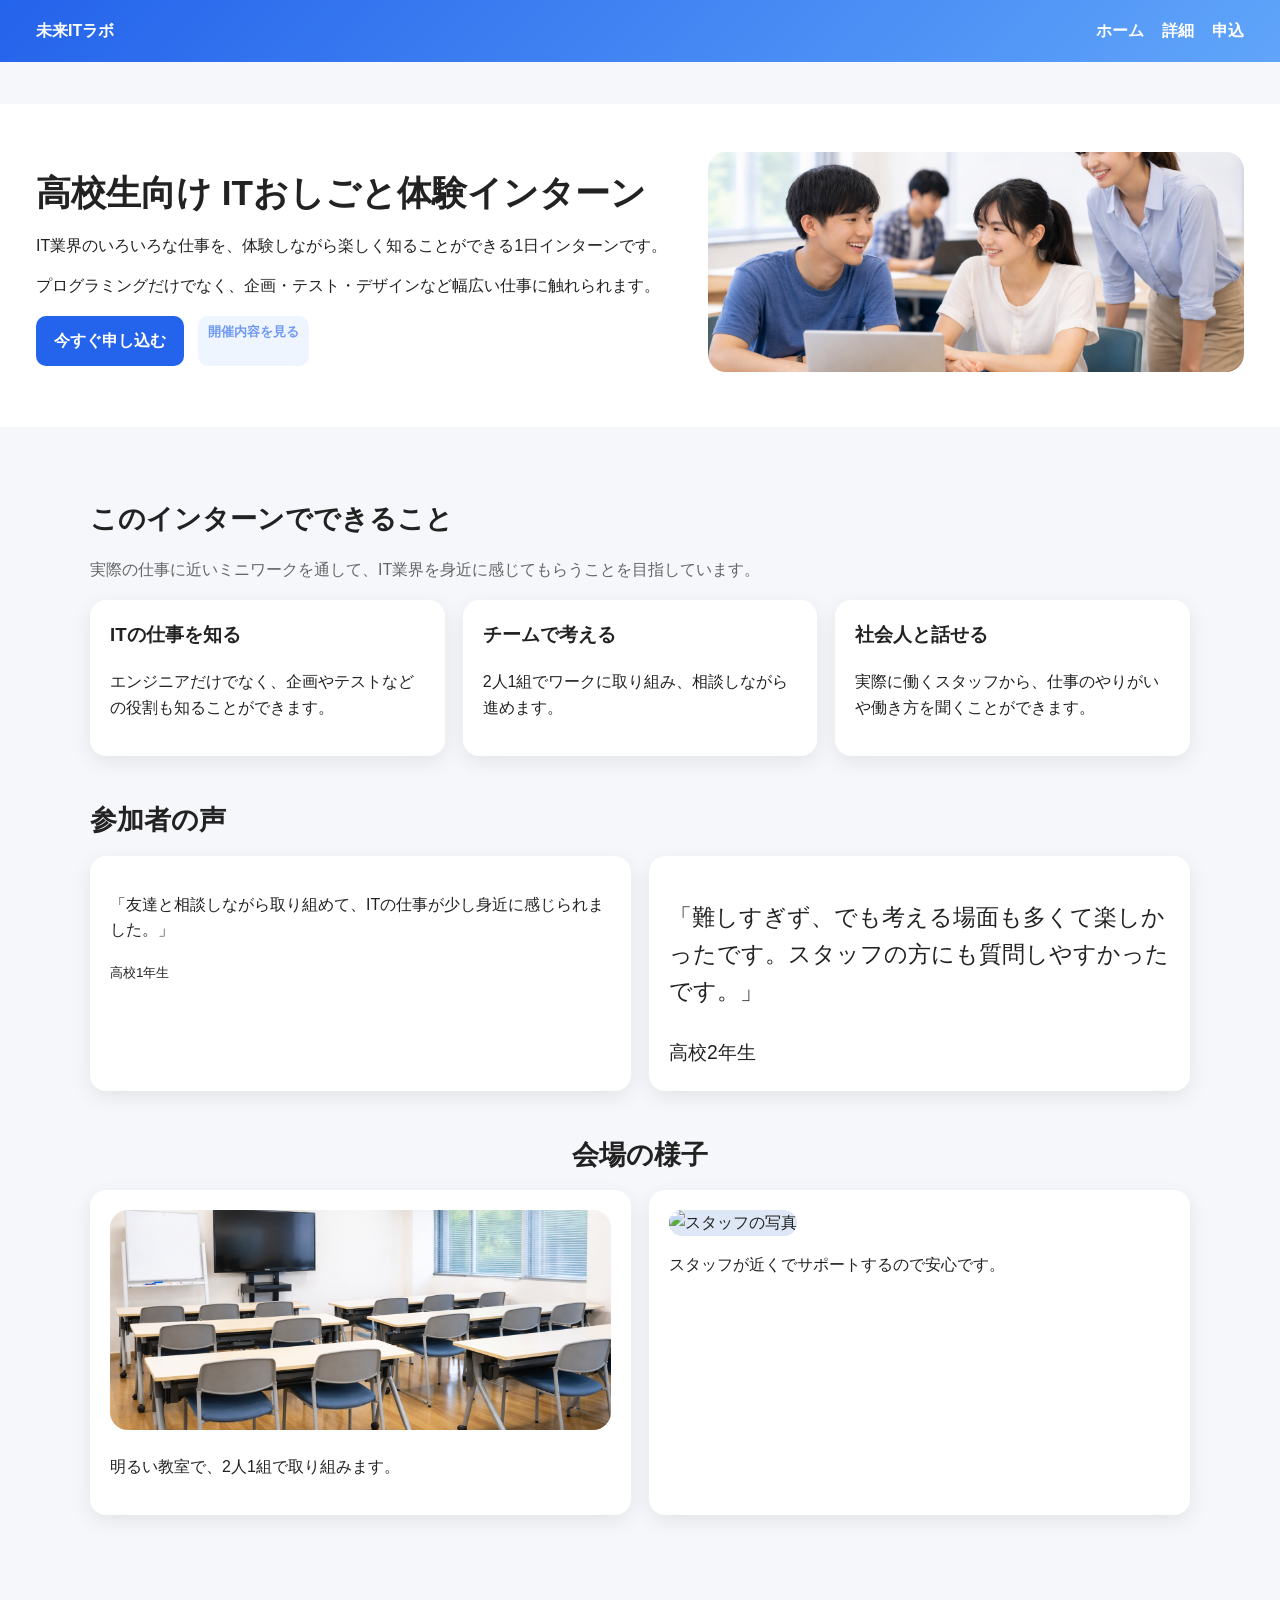
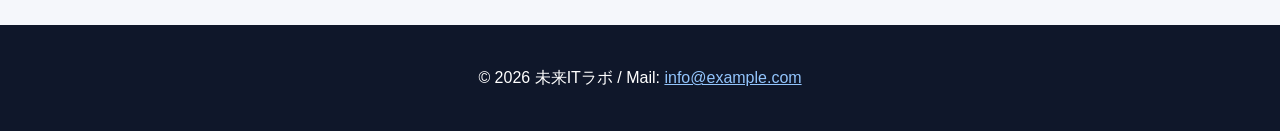
==== index.html @ fe6df166 "HTMLファイルとCSSファイルと画像の追加" ====
<!DOCTYPE html>
<html lang="ja">
<head>
  <meta charset="UTF-8" />
  <meta name="viewport" content="width=device-width, initial-scale=1.0" />
  <title>未来ITラボ 高校生向けインターン</title>
  <link rel="stylesheet" href="style.css" />
</head>
<body>
  <header>
    <nav>
      <div><strong>未来ITラボ</strong></div>
      <ul>
        <li><a href="index.html">ホーム</a></li>
        <li><a href="details.html">詳細</a></li>
        <li><a href="entry.html">申込</a></li>
      </ul>
    </nav>
  </header>

  <section class="hero">
    <div>
      <h1>高校生向け ITおしごと体験インターン</h1>
      <p>IT業界のいろいろな仕事を、体験しながら楽しく知ることができる1日インターンです。</p>
      <p>プログラミングだけでなく、企画・テスト・デザインなど幅広い仕事に触れられます。</p>

      <div class="button-row">
        <a class="btn btn-primary" href="entry.html">今すぐ申し込む</a>
        <a class="btn btn-secondary btn-small" href="details.html">開催内容を見る</a>
      </div>
    </div>
    <div>
      <img src="main-visual.jpg" alt="高校生向けインターンの様子" />
    </div>
  </section>

  <main>
    <section>
      <h2 class="section-title">このインターンでできること</h2>
      <p class="section-lead">
        実際の仕事に近いミニワークを通して、IT業界を身近に感じてもらうことを目指しています。
      </p>
      <div class="cards">
        <div class="card">
          <h3>ITの仕事を知る</h3>
          <p>エンジニアだけでなく、企画やテストなどの役割も知ることができます。</p>
        </div>
        <div class="card">
          <h3>チームで考える</h3>
          <p>2人1組でワークに取り組み、相談しながら進めます。</p>
        </div>
        <div class="card">
          <h3>社会人と話せる</h3>
          <p>実際に働くスタッフから、仕事のやりがいや働き方を聞くことができます。</p>
        </div>
      </div>
    </section>

    <section>
      <h2 class="section-title">参加者の声</h2>
      <div class="voice-wrap">
        <div class="card">
          <p>「友達と相談しながら取り組めて、ITの仕事が少し身近に感じられました。」</p>
          <small>高校1年生</small>
        </div>
        <div class="card voice-large">
          <p>「難しすぎず、でも考える場面も多くて楽しかったです。スタッフの方にも質問しやすかったです。」</p>
          <small>高校2年生</small>
        </div>
      </div>
    </section>

    <section>
      <h2 class="section-title center-title">会場の様子</h2>
      <div class="place-wrap">
        <div class="card place-card">
          <img src="room-photo.jpg" alt="会場の写真" />
          <p>明るい教室で、2人1組で取り組みます。</p>
        </div>
        <div class="card place-card">
          <img src="staff-photo-broken.jpg" alt="スタッフの写真" />
          <p>スタッフが近くでサポートするので安心です。</p>
        </div>
      </div>
    </section>
  </main>

  <footer>
    <p>© 2026 未来ITラボ / Mail: <a class="footer-link" href="mailto:info@example.com">info@example.com</a></p>
  </footer>
</body>
</html>
---- style.css ----
body {
  margin: 0;
  font-family: "Yu Gothic", "Hiragino Kaku Gothic ProN", sans-serif;
  background: #f5f7fb;
  color: #222;
  line-height: 1.6;
}

header {
  background: linear-gradient(135deg, #2463eb, #60a5fa);
  color: white;
  padding: 18px 36px;
}

nav {
  display: flex;
  justify-content: space-between;
  align-items: center;
  flex-wrap: wrap;
  gap: 12px;
}

nav ul {
  display: flex;
  list-style: none;
  gap: 18px;
  padding: 0;
  margin: 0;
}

nav a {
  color: white;
  text-decoration: none;
  font-weight: bold;
}

main {
  max-width: 1100px;
  margin: 0 auto;
  padding: 28px 36px 60px;
}

section {
  margin-top: 42px;
}

.hero {
  background: white;
  display: grid;
  grid-template-columns: 1.2fr 1fr;
  gap: 28px;
  align-items: center;
  padding: 48px 36px;
}

.hero h1 {
  font-size: 2.2rem;
  margin: 0 0 12px;
}

.hero p {
  margin: 0 0 14px;
}

.hero img,
.place-card img {
  width: 100%;
  height: 220px;
  object-fit: cover;
  border-radius: 18px;
  background: #dde7f5;
}

.button-row {
  display: flex;
  gap: 14px;
  flex-wrap: wrap;
  margin-top: 18px;
}

.btn {
  display: inline-block;
  padding: 12px 18px;
  border-radius: 10px;
  text-decoration: none;
  font-weight: bold;
  border: none;
  cursor: pointer;
}

.btn-primary {
  background: #2463eb;
  color: white;
}

.btn-secondary {
  background: #e8f0ff;
  color: #2463eb;
  pointer-events: none; /* わざと押せない */
  opacity: 0.65;
}

.btn-small {
  padding: 6px 10px; /* わざと小さい */
  font-size: 0.8rem;
}

.section-title {
  font-size: 1.7rem;
  margin-bottom: 14px;
}

.center-title {
  text-align: center; /* わざとここだけ中央揃え */
}

.section-lead {
  color: #666;
  margin-bottom: 18px;
}

.cards {
  display: grid;
  grid-template-columns: repeat(3, 1fr);
  gap: 18px;
}

.card {
  background: white;
  border-radius: 16px;
  padding: 20px;
  box-shadow: 0 6px 20px rgba(0, 0, 0, 0.08);
}

.card h3 {
  margin-top: 0;
}

.voice-wrap,
.place-wrap {
  display: grid;
  grid-template-columns: 1fr 1fr;
  gap: 18px;
}

.voice-large {
  font-size: 1.45rem; /* わざとここだけ大きい */
}

.schedule-table {
  width: 100%;
  border-collapse: collapse;
  background: white;
  border-radius: 16px;
  overflow: hidden;
  box-shadow: 0 6px 20px rgba(0, 0, 0, 0.08);
}

.schedule-table th,
.schedule-table td {
  border: 1px solid #e5e7eb;
  padding: 12px 14px;
  text-align: left;
}

.schedule-table th {
  background: #edf4ff;
}

.notice {
  margin-top: 14px;
  background: #fff7d6;
  border-left: 6px solid #f2c94c;
  padding: 14px 16px;
  border-radius: 8px;
  font-size: 0.96rem;
}

.tiny-note {
  color: #9aa3b2;
  font-size: 0.95rem;
  margin-top: 10px;
}

.entry-box {
  background: white;
  border-radius: 16px;
  padding: 22px;
  box-shadow: 0 6px 20px rgba(0, 0, 0, 0.08);
}

.entry-grid {
  display: grid;
  grid-template-columns: 1fr 1fr;
  gap: 14px;
}

.field {
  display: grid;
  gap: 6px;
}

.field label {
  font-weight: bold;
}

.field input,
.field select,
.field textarea {
  padding: 11px 12px;
  border: 1px solid #cbd5e1;
  border-radius: 10px;
  font-size: 1rem;
}

.field textarea {
  min-height: 42px;
  resize: none;
}

.full {
  grid-column: 1 / -1;
}

.submit-btn {
  margin-top: 16px;
  background: #2463eb;
  color: white;
  padding: 13px 18px;
  border: none;
  border-radius: 10px;
  font-size: 1rem;
  font-weight: bold;
  cursor: pointer;
}

#result-message {
  margin-top: 12px;
  font-weight: bold;
  color: #d62828;
}

.footer-link {
  color: #93c5fd;
}

footer {
  background: #0f172a;
  color: white;
  text-align: center;
  padding: 24px;
  margin-top: 50px;
}

@media (max-width: 860px) {
  .hero,
  .cards,
  .voice-wrap,
  .place-wrap,
  .entry-grid {
    grid-template-columns: 1fr;
  }
}
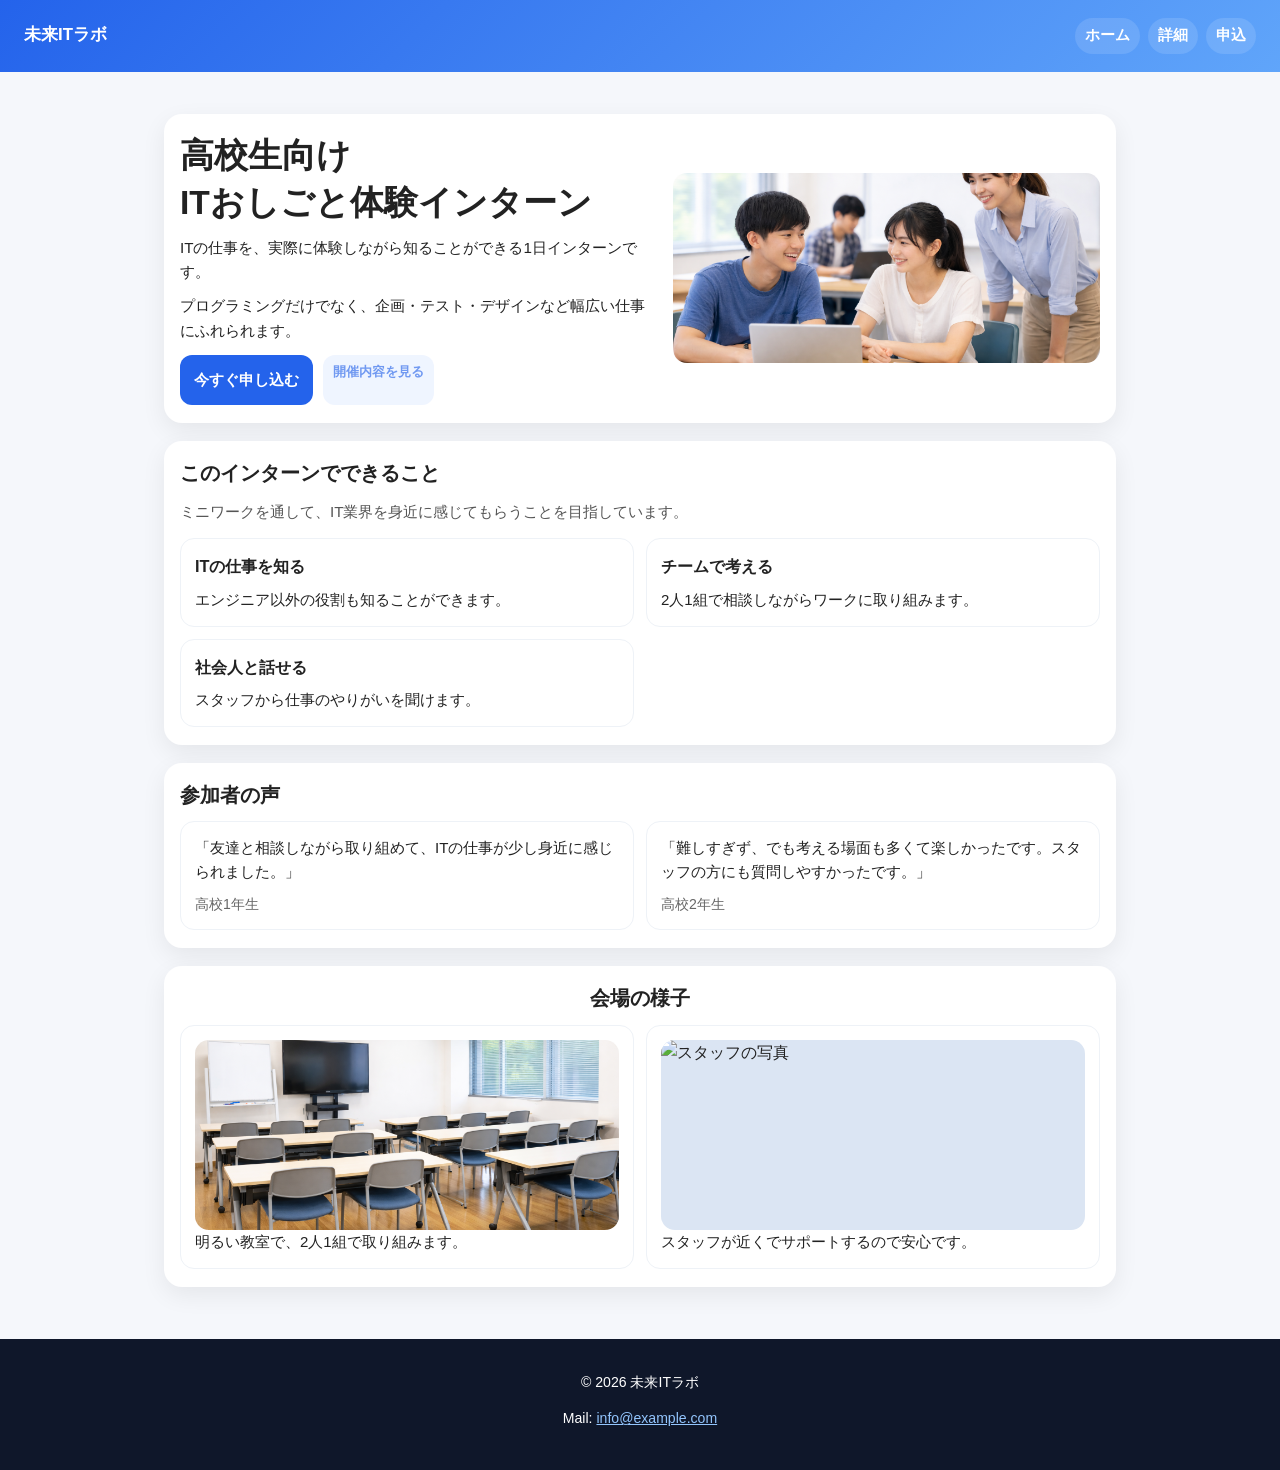
==== commit 7beb0a09: "携帯で表示に仕様変更 携帯用にHTMLとCSSを変更" ====
--- a/index.html
+++ b/index.html
@@ -9,7 +9,7 @@
 <body>
   <header>
     <nav>
-      <div><strong>未来ITラボ</strong></div>
+      <div class="brand">未来ITラボ</div>
       <ul>
         <li><a href="index.html">ホーム</a></li>
         <li><a href="details.html">詳細</a></li>
@@ -18,47 +18,48 @@
     </nav>
   </header>
 
-  <section class="hero">
-    <div>
-      <h1>高校生向け ITおしごと体験インターン</h1>
-      <p>IT業界のいろいろな仕事を、体験しながら楽しく知ることができる1日インターンです。</p>
-      <p>プログラミングだけでなく、企画・テスト・デザインなど幅広い仕事に触れられます。</p>
+  <main>
+    <section class="panel hero">
+      <div class="hero-text">
+        <h1>高校生向け<br>ITおしごと体験インターン</h1>
+        <p>ITの仕事を、実際に体験しながら知ることができる1日インターンです。</p>
+        <p>プログラミングだけでなく、企画・テスト・デザインなど幅広い仕事にふれられます。</p>
 
-      <div class="button-row">
-        <a class="btn btn-primary" href="entry.html">今すぐ申し込む</a>
-        <a class="btn btn-secondary btn-small" href="details.html">開催内容を見る</a>
+        <div class="button-group">
+          <a class="btn btn-primary" href="entry.html">今すぐ申し込む</a>
+          <a class="btn btn-secondary btn-small" href="details.html">開催内容を見る</a>
+        </div>
       </div>
-    </div>
-    <div>
-      <img src="main-visual.jpg" alt="高校生向けインターンの様子" />
-    </div>
-  </section>
 
-  <main>
-    <section>
+      <div>
+        <img src="main-visual.jpg" alt="高校生向けインターンの様子" />
+      </div>
+    </section>
+
+    <section class="panel">
       <h2 class="section-title">このインターンでできること</h2>
-      <p class="section-lead">
-        実際の仕事に近いミニワークを通して、IT業界を身近に感じてもらうことを目指しています。
-      </p>
-      <div class="cards">
+      <p class="section-lead">ミニワークを通して、IT業界を身近に感じてもらうことを目指しています。</p>
+
+      <div class="card-list">
         <div class="card">
           <h3>ITの仕事を知る</h3>
-          <p>エンジニアだけでなく、企画やテストなどの役割も知ることができます。</p>
+          <p>エンジニア以外の役割も知ることができます。</p>
         </div>
         <div class="card">
           <h3>チームで考える</h3>
-          <p>2人1組でワークに取り組み、相談しながら進めます。</p>
+          <p>2人1組で相談しながらワークに取り組みます。</p>
         </div>
         <div class="card">
           <h3>社会人と話せる</h3>
-          <p>実際に働くスタッフから、仕事のやりがいや働き方を聞くことができます。</p>
+          <p>スタッフから仕事のやりがいを聞けます。</p>
         </div>
       </div>
     </section>
 
-    <section>
+    <section class="panel">
       <h2 class="section-title">参加者の声</h2>
-      <div class="voice-wrap">
+
+      <div class="card-list">
         <div class="card">
           <p>「友達と相談しながら取り組めて、ITの仕事が少し身近に感じられました。」</p>
           <small>高校1年生</small>
@@ -70,13 +71,15 @@
       </div>
     </section>
 
-    <section>
+    <section class="panel">
       <h2 class="section-title center-title">会場の様子</h2>
-      <div class="place-wrap">
+
+      <div class="place-grid">
         <div class="card place-card">
           <img src="room-photo.jpg" alt="会場の写真" />
           <p>明るい教室で、2人1組で取り組みます。</p>
         </div>
+
         <div class="card place-card">
           <img src="staff-photo-broken.jpg" alt="スタッフの写真" />
           <p>スタッフが近くでサポートするので安心です。</p>
@@ -86,7 +89,8 @@
   </main>
 
   <footer>
-    <p>© 2026 未来ITラボ / Mail: <a class="footer-link" href="mailto:info@example.com">info@example.com</a></p>
+    <p>© 2026 未来ITラボ</p>
+    <p>Mail: <a class="footer-link" href="mailto:info@example.com">info@example.com</a></p>
   </footer>
 </body>
 </html>
--- a/style.css
+++ b/style.css
@@ -1,3 +1,7 @@
+* {
+  box-sizing: border-box;
+}
+
 body {
   margin: 0;
   font-family: "Yu Gothic", "Hiragino Kaku Gothic ProN", sans-serif;
@@ -6,85 +10,118 @@
   line-height: 1.6;
 }
 
+img {
+  display: block;
+  width: 100%;
+  max-width: 100%;
+}
+
+a {
+  color: inherit;
+}
+
 header {
   background: linear-gradient(135deg, #2463eb, #60a5fa);
   color: white;
-  padding: 18px 36px;
+  padding: 14px 16px;
+  position: sticky;
+  top: 0;
+  z-index: 10;
 }
 
 nav {
   display: flex;
-  justify-content: space-between;
-  align-items: center;
+  flex-direction: column;
+  gap: 10px;
+}
+
+.brand {
+  font-weight: bold;
+  font-size: 1.05rem;
+}
+
+nav ul {
+  list-style: none;
+  display: flex;
   flex-wrap: wrap;
-  gap: 12px;
-}
-
-nav ul {
-  display: flex;
-  list-style: none;
-  gap: 18px;
+  gap: 8px;
   padding: 0;
   margin: 0;
 }
 
+nav li {
+  margin: 0;
+}
+
 nav a {
-  color: white;
+  display: inline-block;
   text-decoration: none;
   font-weight: bold;
+  font-size: 0.92rem;
+  padding: 6px 10px;
+  border-radius: 999px;
+  background: rgba(255, 255, 255, 0.12);
 }
 
 main {
-  max-width: 1100px;
+  padding: 16px;
+  max-width: 720px;
   margin: 0 auto;
-  padding: 28px 36px 60px;
 }
 
 section {
-  margin-top: 42px;
+  margin-top: 18px;
+}
+
+.panel {
+  background: white;
+  border-radius: 18px;
+  padding: 18px 16px;
+  box-shadow: 0 8px 24px rgba(0, 0, 0, 0.07);
 }
 
 .hero {
-  background: white;
-  display: grid;
-  grid-template-columns: 1.2fr 1fr;
-  gap: 28px;
-  align-items: center;
-  padding: 48px 36px;
-}
-
-.hero h1 {
-  font-size: 2.2rem;
-  margin: 0 0 12px;
-}
-
-.hero p {
-  margin: 0 0 14px;
+  display: flex;
+  flex-direction: column;
+  gap: 16px;
+}
+
+.hero-text h1 {
+  font-size: 1.6rem;
+  line-height: 1.4;
+  margin: 0 0 10px;
+}
+
+.hero-text p {
+  font-size: 0.95rem;
+  margin: 0 0 10px;
 }
 
 .hero img,
 .place-card img {
+  height: 190px;
+  object-fit: cover;
+  border-radius: 14px;
+  background: #dbe5f3;
+}
+
+.button-group {
+  display: flex;
+  flex-direction: column;
+  gap: 10px;
+  margin-top: 12px;
+}
+
+.btn {
+  display: block;
   width: 100%;
-  height: 220px;
-  object-fit: cover;
-  border-radius: 18px;
-  background: #dde7f5;
-}
-
-.button-row {
-  display: flex;
-  gap: 14px;
-  flex-wrap: wrap;
-  margin-top: 18px;
-}
-
-.btn {
-  display: inline-block;
-  padding: 12px 18px;
-  border-radius: 10px;
+  text-align: center;
   text-decoration: none;
-  font-weight: bold;
   border: none;
+  border-radius: 12px;
+  padding: 13px 14px;
+  font-weight: bold;
+  font-size: 0.96rem;
   cursor: pointer;
 }
 
@@ -101,13 +138,15 @@
 }
 
 .btn-small {
-  padding: 6px 10px; /* わざと小さい */
+  width: 68%;
+  padding: 7px 10px; /* わざと小さい */
   font-size: 0.8rem;
 }
 
 .section-title {
-  font-size: 1.7rem;
-  margin-bottom: 14px;
+  font-size: 1.28rem;
+  margin: 0 0 12px;
+  line-height: 1.4;
 }
 
 .center-title {
@@ -115,84 +154,106 @@
 }
 
 .section-lead {
+  margin: 0 0 14px;
+  color: #555;
+  font-size: 0.95rem;
+}
+
+.card-list {
+  display: grid;
+  grid-template-columns: 1fr;
+  gap: 12px;
+}
+
+.card {
+  background: #fff;
+  border: 1px solid #eef2f7;
+  border-radius: 14px;
+  padding: 14px;
+}
+
+.card h3 {
+  margin: 0 0 8px;
+  font-size: 1.02rem;
+}
+
+.card p {
+  margin: 0;
+  font-size: 0.94rem;
+}
+
+.card small {
+  display: block;
+  margin-top: 8px;
   color: #666;
-  margin-bottom: 18px;
-}
-
-.cards {
-  display: grid;
-  grid-template-columns: repeat(3, 1fr);
-  gap: 18px;
-}
-
-.card {
-  background: white;
-  border-radius: 16px;
-  padding: 20px;
-  box-shadow: 0 6px 20px rgba(0, 0, 0, 0.08);
-}
-
-.card h3 {
+  font-size: 0.88rem;
+}
+
+.voice-large {
+  font-size: 1.16rem; /* わざと大きい */
+}
+
+.info-list {
+  display: grid;
+  gap: 10px;
+}
+
+.info-item {
+  background: white;
+  border-radius: 14px;
+  padding: 14px;
+  box-shadow: 0 8px 24px rgba(0, 0, 0, 0.06);
+}
+
+.info-label {
+  font-weight: bold;
+  font-size: 0.9rem;
+  color: #4b5563;
+  margin-bottom: 4px;
+}
+
+.info-value {
+  font-size: 0.98rem;
+}
+
+.notice {
+  margin-top: 12px;
+  background: #fff7d6;
+  border-left: 5px solid #f2c94c;
+  padding: 12px 13px;
+  border-radius: 10px;
+  font-size: 0.93rem;
+}
+
+.tiny-note {
+  margin-top: 10px;
+  color: #9aa3b2;
+  font-size: 0.9rem;
+}
+
+.place-grid {
+  display: grid;
+  grid-template-columns: 1fr;
+  gap: 12px;
+}
+
+.entry-box {
+  background: white;
+  border-radius: 18px;
+  padding: 18px 16px;
+  box-shadow: 0 8px 24px rgba(0, 0, 0, 0.07);
+}
+
+.entry-box p {
   margin-top: 0;
-}
-
-.voice-wrap,
-.place-wrap {
-  display: grid;
-  grid-template-columns: 1fr 1fr;
-  gap: 18px;
-}
-
-.voice-large {
-  font-size: 1.45rem; /* わざとここだけ大きい */
-}
-
-.schedule-table {
-  width: 100%;
-  border-collapse: collapse;
-  background: white;
-  border-radius: 16px;
-  overflow: hidden;
-  box-shadow: 0 6px 20px rgba(0, 0, 0, 0.08);
-}
-
-.schedule-table th,
-.schedule-table td {
-  border: 1px solid #e5e7eb;
-  padding: 12px 14px;
-  text-align: left;
-}
-
-.schedule-table th {
-  background: #edf4ff;
-}
-
-.notice {
-  margin-top: 14px;
-  background: #fff7d6;
-  border-left: 6px solid #f2c94c;
-  padding: 14px 16px;
-  border-radius: 8px;
-  font-size: 0.96rem;
-}
-
-.tiny-note {
-  color: #9aa3b2;
+  margin-bottom: 14px;
   font-size: 0.95rem;
-  margin-top: 10px;
-}
-
-.entry-box {
-  background: white;
-  border-radius: 16px;
-  padding: 22px;
-  box-shadow: 0 6px 20px rgba(0, 0, 0, 0.08);
-}
-
-.entry-grid {
-  display: grid;
-  grid-template-columns: 1fr 1fr;
-  gap: 14px;
+}
+
+.form-grid {
+  display: grid;
+  grid-template-columns: 1fr;
+  gap: 12px;
 }
 
 .field {
@@ -202,33 +263,33 @@
 
 .field label {
   font-weight: bold;
+  font-size: 0.94rem;
 }
 
 .field input,
 .field select,
 .field textarea {
-  padding: 11px 12px;
+  width: 100%;
   border: 1px solid #cbd5e1;
   border-radius: 10px;
+  padding: 12px;
   font-size: 1rem;
+  background: white;
 }
 
 .field textarea {
-  min-height: 42px;
+  min-height: 56px;
   resize: none;
 }
 
-.full {
-  grid-column: 1 / -1;
-}
-
 .submit-btn {
-  margin-top: 16px;
+  width: 100%;
+  margin-top: 14px;
+  border: none;
+  border-radius: 12px;
   background: #2463eb;
   color: white;
-  padding: 13px 18px;
-  border: none;
-  border-radius: 10px;
+  padding: 14px;
   font-size: 1rem;
   font-weight: bold;
   cursor: pointer;
@@ -238,6 +299,32 @@
   margin-top: 12px;
   font-weight: bold;
   color: #d62828;
+  font-size: 0.95rem;
+}
+
+.link-cards {
+  display: grid;
+  grid-template-columns: 1fr;
+  gap: 10px;
+}
+
+.link-card {
+  display: block;
+  text-decoration: none;
+  background: white;
+  border-radius: 14px;
+  padding: 14px;
+  box-shadow: 0 8px 24px rgba(0, 0, 0, 0.06);
+}
+
+.link-card-title {
+  font-weight: bold;
+  margin-bottom: 4px;
+}
+
+.link-card-text {
+  color: #555;
+  font-size: 0.92rem;
 }
 
 .footer-link {
@@ -245,19 +332,65 @@
 }
 
 footer {
+  margin-top: 28px;
   background: #0f172a;
   color: white;
   text-align: center;
-  padding: 24px;
-  margin-top: 50px;
-}
-
-@media (max-width: 860px) {
-  .hero,
-  .cards,
-  .voice-wrap,
-  .place-wrap,
-  .entry-grid {
-    grid-template-columns: 1fr;
+  padding: 18px 16px 26px;
+  font-size: 0.88rem;
+}
+
+@media (min-width: 768px) {
+  header {
+    padding: 18px 24px;
+  }
+
+  nav {
+    flex-direction: row;
+    justify-content: space-between;
+    align-items: center;
+  }
+
+  main {
+    padding: 24px;
+    max-width: 1000px;
+  }
+
+  .hero {
+    display: grid;
+    grid-template-columns: 1.1fr 1fr;
+    gap: 24px;
+    align-items: center;
+  }
+
+  .hero-text h1 {
+    font-size: 2.1rem;
+  }
+
+  .button-group {
+    flex-direction: row;
+    flex-wrap: wrap;
+  }
+
+  .btn {
+    width: auto;
+  }
+
+  .btn-small {
+    width: auto;
+  }
+
+  .card-list,
+  .place-grid,
+  .link-cards {
+    grid-template-columns: 1fr 1fr;
+  }
+
+  .form-grid {
+    grid-template-columns: 1fr 1fr;
+  }
+
+  .full {
+    grid-column: 1 / -1;
   }
 }
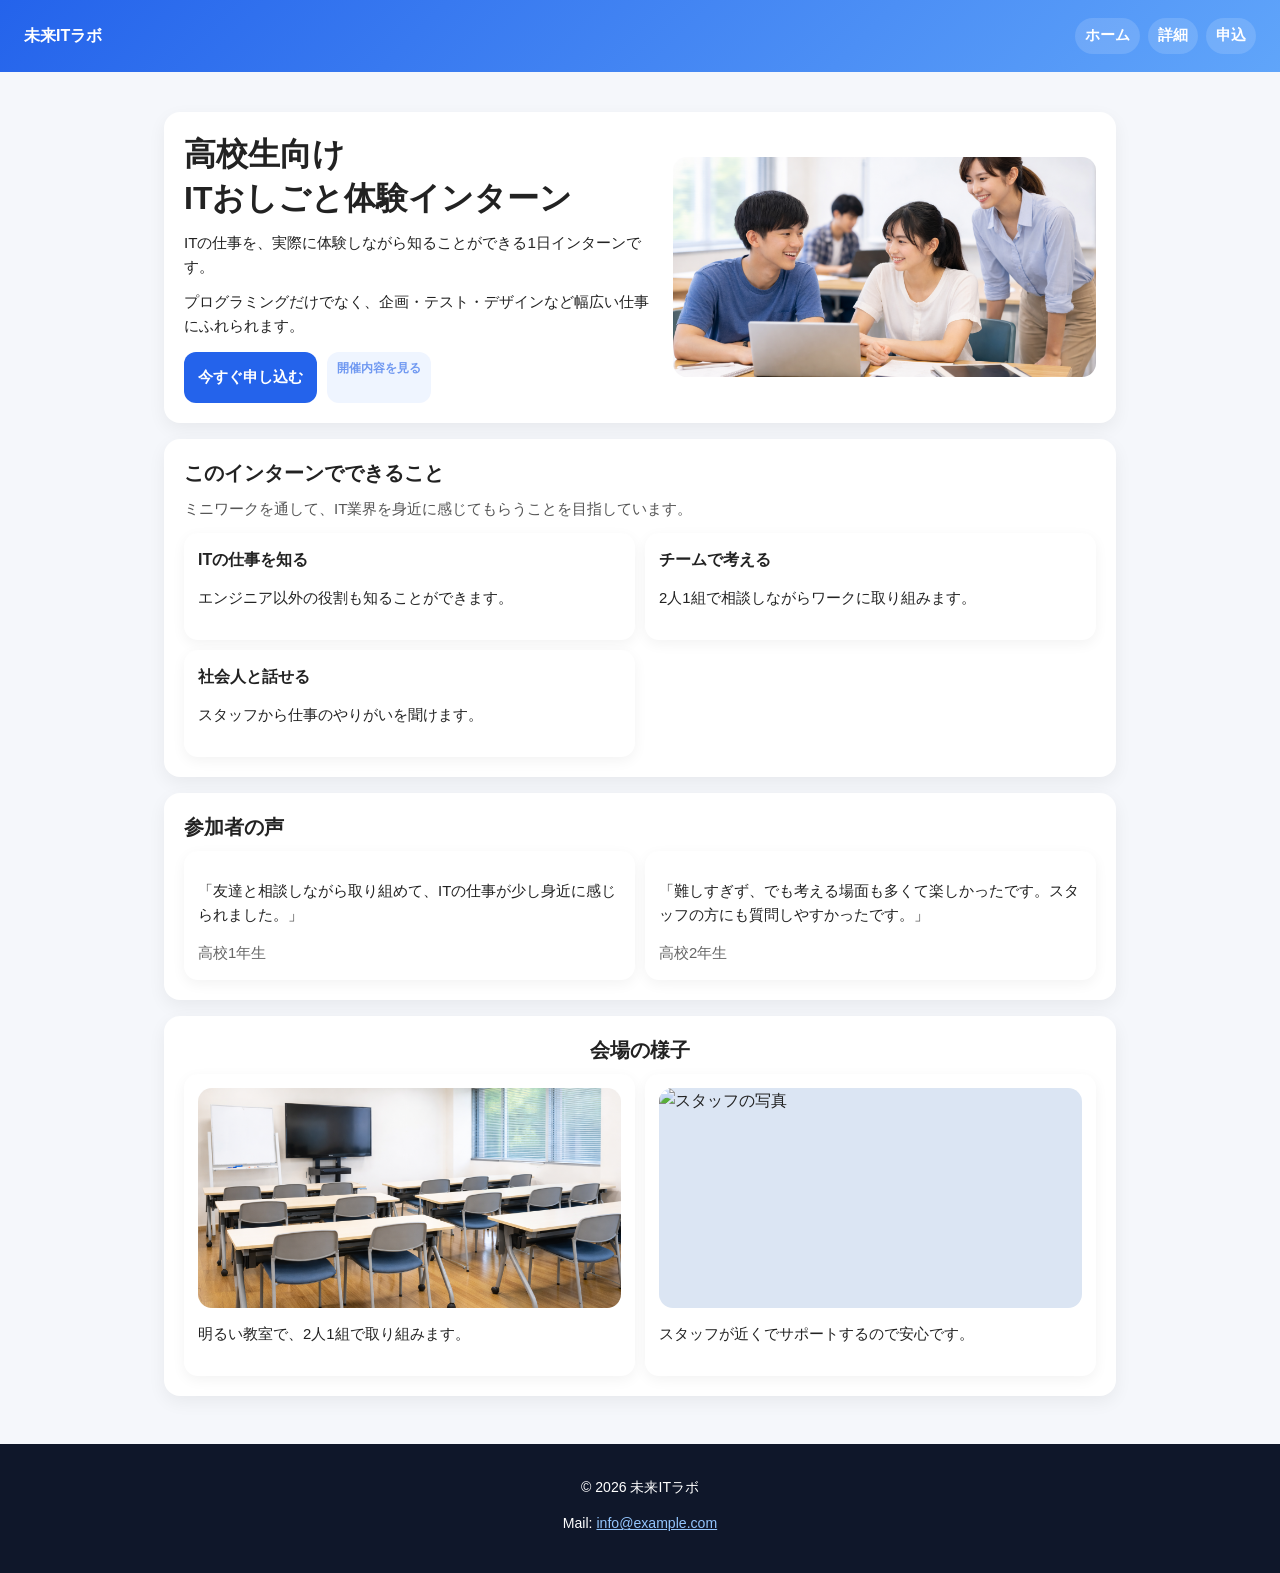
==== commit 67d86883: "携帯用にさらに修正" ====
--- a/index.html
+++ b/index.html
@@ -4,7 +4,7 @@
   <meta charset="UTF-8" />
   <meta name="viewport" content="width=device-width, initial-scale=1.0" />
   <title>未来ITラボ 高校生向けインターン</title>
-  <link rel="stylesheet" href="style.css" />
+  <link rel="stylesheet" href="style.css?v=3" />
 </head>
 <body>
   <header>
--- a/style.css
+++ b/style.css
@@ -1,5 +1,9 @@
 * {
   box-sizing: border-box;
+}
+
+html {
+  -webkit-text-size-adjust: 100%;
 }
 
 body {
@@ -12,8 +16,8 @@
 
 img {
   display: block;
-  width: 100%;
   max-width: 100%;
+  height: auto;
 }
 
 a {
@@ -23,21 +27,17 @@
 header {
   background: linear-gradient(135deg, #2463eb, #60a5fa);
   color: white;
-  padding: 14px 16px;
-  position: sticky;
-  top: 0;
-  z-index: 10;
+  padding: 12px 14px;
 }
 
 nav {
-  display: flex;
-  flex-direction: column;
-  gap: 10px;
+  display: block;
 }
 
 .brand {
   font-weight: bold;
-  font-size: 1.05rem;
+  font-size: 1rem;
+  margin-bottom: 10px;
 }
 
 nav ul {
@@ -60,56 +60,58 @@
   font-size: 0.92rem;
   padding: 6px 10px;
   border-radius: 999px;
-  background: rgba(255, 255, 255, 0.12);
+  background: rgba(255, 255, 255, 0.14);
 }
 
 main {
-  padding: 16px;
+  width: 100%;
   max-width: 720px;
   margin: 0 auto;
+  padding: 14px;
 }
 
 section {
-  margin-top: 18px;
-}
-
-.panel {
+  margin-top: 16px;
+}
+
+.panel,
+.entry-box {
   background: white;
-  border-radius: 18px;
-  padding: 18px 16px;
-  box-shadow: 0 8px 24px rgba(0, 0, 0, 0.07);
+  border-radius: 16px;
+  padding: 16px 14px;
+  box-shadow: 0 6px 18px rgba(0, 0, 0, 0.06);
 }
 
 .hero {
-  display: flex;
-  flex-direction: column;
-  gap: 16px;
+  display: block;
 }
 
 .hero-text h1 {
-  font-size: 1.6rem;
+  font-size: 1.5rem;
   line-height: 1.4;
   margin: 0 0 10px;
 }
 
 .hero-text p {
+  margin: 0 0 10px;
   font-size: 0.95rem;
-  margin: 0 0 10px;
 }
 
 .hero img,
 .place-card img {
+  width: 100%;
   height: 190px;
   object-fit: cover;
   border-radius: 14px;
   background: #dbe5f3;
+  margin-top: 14px;
 }
 
 .button-group {
   display: flex;
   flex-direction: column;
   gap: 10px;
-  margin-top: 12px;
+  margin-top: 14px;
 }
 
 .btn {
@@ -121,7 +123,7 @@
   border-radius: 12px;
   padding: 13px 14px;
   font-weight: bold;
-  font-size: 0.96rem;
+  font-size: 0.95rem;
   cursor: pointer;
 }
 
@@ -138,15 +140,15 @@
 }
 
 .btn-small {
-  width: 68%;
+  width: 62%;
   padding: 7px 10px; /* わざと小さい */
-  font-size: 0.8rem;
+  font-size: 0.78rem;
 }
 
 .section-title {
-  font-size: 1.28rem;
-  margin: 0 0 12px;
+  font-size: 1.25rem;
   line-height: 1.4;
+  margin: 0 0 10px;
 }
 
 .center-title {
@@ -154,55 +156,49 @@
 }
 
 .section-lead {
-  margin: 0 0 14px;
+  margin: 0 0 12px;
   color: #555;
-  font-size: 0.95rem;
-}
-
-.card-list {
+  font-size: 0.94rem;
+}
+
+.card-list,
+.place-grid,
+.info-list,
+.form-grid,
+.link-cards {
   display: grid;
   grid-template-columns: 1fr;
-  gap: 12px;
-}
-
-.card {
+  gap: 10px;
+}
+
+.card,
+.info-item {
   background: #fff;
-  border: 1px solid #eef2f7;
   border-radius: 14px;
   padding: 14px;
+  box-shadow: 0 4px 14px rgba(0, 0, 0, 0.05);
 }
 
 .card h3 {
-  margin: 0 0 8px;
-  font-size: 1.02rem;
-}
-
-.card p {
-  margin: 0;
-  font-size: 0.94rem;
+  margin: 0 0 6px;
+  font-size: 1rem;
+  font-weight: bold;
+}
+
+.card p,
+.info-value,
+.card small {
+  font-size: 0.93rem;
 }
 
 .card small {
   display: block;
   margin-top: 8px;
   color: #666;
-  font-size: 0.88rem;
 }
 
 .voice-large {
-  font-size: 1.16rem; /* わざと大きい */
-}
-
-.info-list {
-  display: grid;
-  gap: 10px;
-}
-
-.info-item {
-  background: white;
-  border-radius: 14px;
-  padding: 14px;
-  box-shadow: 0 8px 24px rgba(0, 0, 0, 0.06);
+  font-size: 1.14rem; /* わざと大きい */
 }
 
 .info-label {
@@ -210,19 +206,15 @@
   font-size: 0.9rem;
   color: #4b5563;
   margin-bottom: 4px;
-}
-
-.info-value {
-  font-size: 0.98rem;
 }
 
 .notice {
   margin-top: 12px;
   background: #fff7d6;
   border-left: 5px solid #f2c94c;
-  padding: 12px 13px;
+  padding: 12px;
   border-radius: 10px;
-  font-size: 0.93rem;
+  font-size: 0.92rem;
 }
 
 .tiny-note {
@@ -231,31 +223,6 @@
   font-size: 0.9rem;
 }
 
-.place-grid {
-  display: grid;
-  grid-template-columns: 1fr;
-  gap: 12px;
-}
-
-.entry-box {
-  background: white;
-  border-radius: 18px;
-  padding: 18px 16px;
-  box-shadow: 0 8px 24px rgba(0, 0, 0, 0.07);
-}
-
-.entry-box p {
-  margin-top: 0;
-  margin-bottom: 14px;
-  font-size: 0.95rem;
-}
-
-.form-grid {
-  display: grid;
-  grid-template-columns: 1fr;
-  gap: 12px;
-}
-
 .field {
   display: grid;
   gap: 6px;
@@ -273,8 +240,10 @@
   border: 1px solid #cbd5e1;
   border-radius: 10px;
   padding: 12px;
-  font-size: 1rem;
+  font-size: 16px;
   background: white;
+  appearance: none;
+  -webkit-appearance: none;
 }
 
 .field textarea {
@@ -302,29 +271,39 @@
   font-size: 0.95rem;
 }
 
-.link-cards {
-  display: grid;
-  grid-template-columns: 1fr;
-  gap: 10px;
-}
-
 .link-card {
   display: block;
   text-decoration: none;
-  background: white;
-  border-radius: 14px;
-  padding: 14px;
-  box-shadow: 0 8px 24px rgba(0, 0, 0, 0.06);
+  background: linear-gradient(180deg, #ffffff, #f8fbff);
+  border: 1px solid #dbe7ff;
+  border-radius: 16px;
+  padding: 16px 14px;
+  box-shadow: 0 6px 18px rgba(36, 99, 235, 0.08);
+  transition: transform 0.15s ease, box-shadow 0.15s ease;
+}
+
+.link-card:active {
+  transform: scale(0.98);
 }
 
 .link-card-title {
   font-weight: bold;
+  font-size: 1rem;
+  color: #1d4ed8;
   margin-bottom: 4px;
 }
 
 .link-card-text {
-  color: #555;
-  font-size: 0.92rem;
+  color: #475569;
+  font-size: 0.9rem;
+  line-height: 1.5;
+}
+
+.link-card-arrow {
+  margin-top: 10px;
+  font-size: 0.88rem;
+  color: #2563eb;
+  font-weight: bold;
 }
 
 .footer-link {
@@ -332,11 +311,11 @@
 }
 
 footer {
-  margin-top: 28px;
+  margin-top: 24px;
   background: #0f172a;
   color: white;
   text-align: center;
-  padding: 18px 16px 26px;
+  padding: 18px 14px 24px;
   font-size: 0.88rem;
 }
 
@@ -346,14 +325,23 @@
   }
 
   nav {
-    flex-direction: row;
+    display: flex;
     justify-content: space-between;
     align-items: center;
   }
 
+  .brand {
+    margin-bottom: 0;
+  }
+
   main {
+    max-width: 1000px;
     padding: 24px;
-    max-width: 1000px;
+  }
+
+  .panel,
+  .entry-box {
+    padding: 20px;
   }
 
   .hero {
@@ -363,8 +351,14 @@
     align-items: center;
   }
 
+  .hero img,
+  .place-card img {
+    height: 220px;
+    margin-top: 0;
+  }
+
   .hero-text h1 {
-    font-size: 2.1rem;
+    font-size: 2rem;
   }
 
   .button-group {
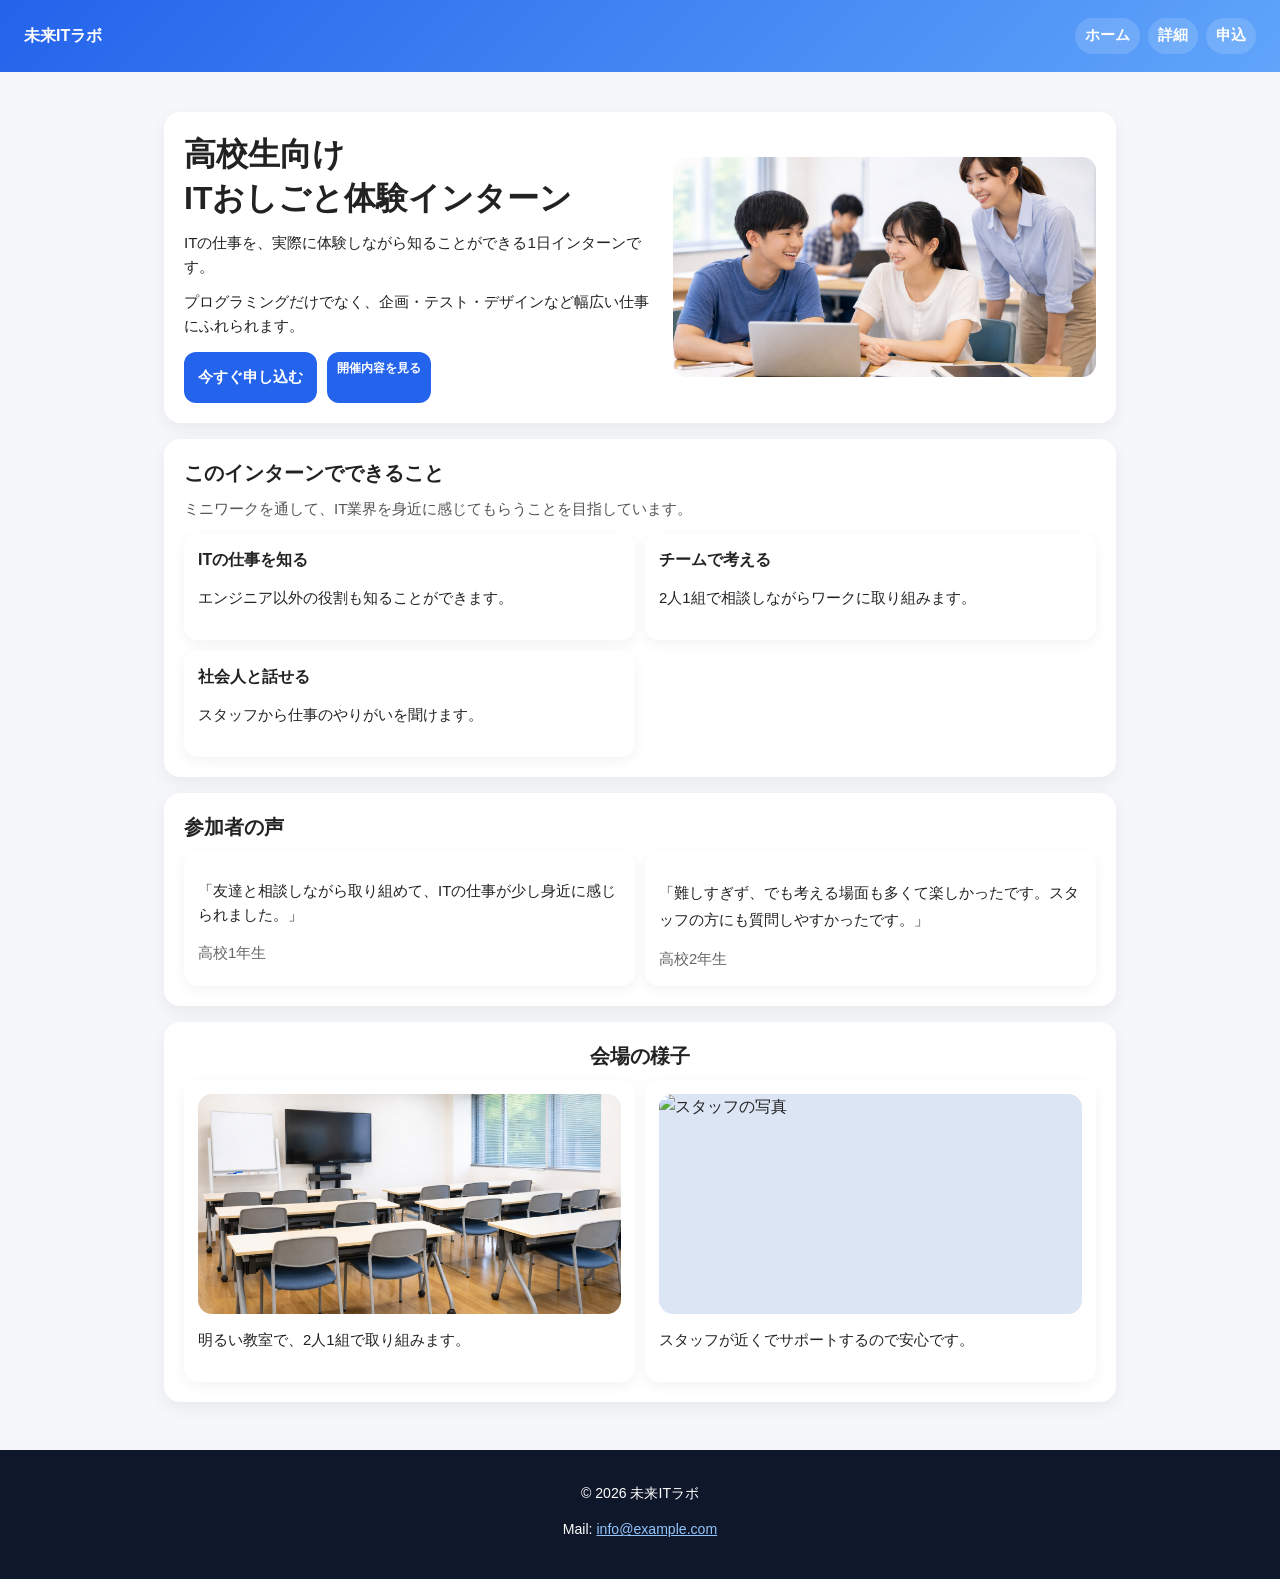
==== commit 5537df3b: "文字の大きさを修正" ====
--- a/index.html
+++ b/index.html
@@ -58,14 +58,14 @@
 
     <section class="panel">
       <h2 class="section-title">参加者の声</h2>
-
       <div class="card-list">
         <div class="card">
           <p>「友達と相談しながら取り組めて、ITの仕事が少し身近に感じられました。」</p>
           <small>高校1年生</small>
         </div>
-        <div class="card voice-large">
-          <p>「難しすぎず、でも考える場面も多くて楽しかったです。スタッフの方にも質問しやすかったです。」</p>
+
+        <div class="card">
+          <p class="voice-large-text">「難しすぎず、でも考える場面も多くて楽しかったです。スタッフの方にも質問しやすかったです。」</p>
           <small>高校2年生</small>
         </div>
       </div>
--- a/style.css
+++ b/style.css
@@ -125,6 +125,8 @@
   font-weight: bold;
   font-size: 0.95rem;
   cursor: pointer;
+  background: #2463eb;
+  color: white;
 }
 
 .btn-primary {
@@ -133,10 +135,10 @@
 }
 
 .btn-secondary {
-  background: #e8f0ff;
-  color: #2463eb;
+  background: #2463eb; /* 青で統一 */
+  color: white;
   pointer-events: none; /* わざと押せない */
-  opacity: 0.65;
+  opacity: 1;
 }
 
 .btn-small {
@@ -152,7 +154,7 @@
 }
 
 .center-title {
-  text-align: center; /* わざとここだけ中央揃え */
+  text-align: center;
 }
 
 .section-lead {
@@ -198,7 +200,8 @@
 }
 
 .voice-large {
-  font-size: 1.14rem; /* わざと大きい */
+  font-size: 1.5rem; /* 差がはっきり出るように修正 */
+  line-height: 1.7;
 }
 
 .info-label {
@@ -387,4 +390,16 @@
   .full {
     grid-column: 1 / -1;
   }
+
+  .voice-large-text {
+    font-size: 1.5rem;
+    line-height: 1.8;
+  }
+
+  @media (min-width: 768px) {
+    .voice-large-text {
+      font-size: 1.9rem;
+      line-height: 1.8;
+    }
+  }
 }
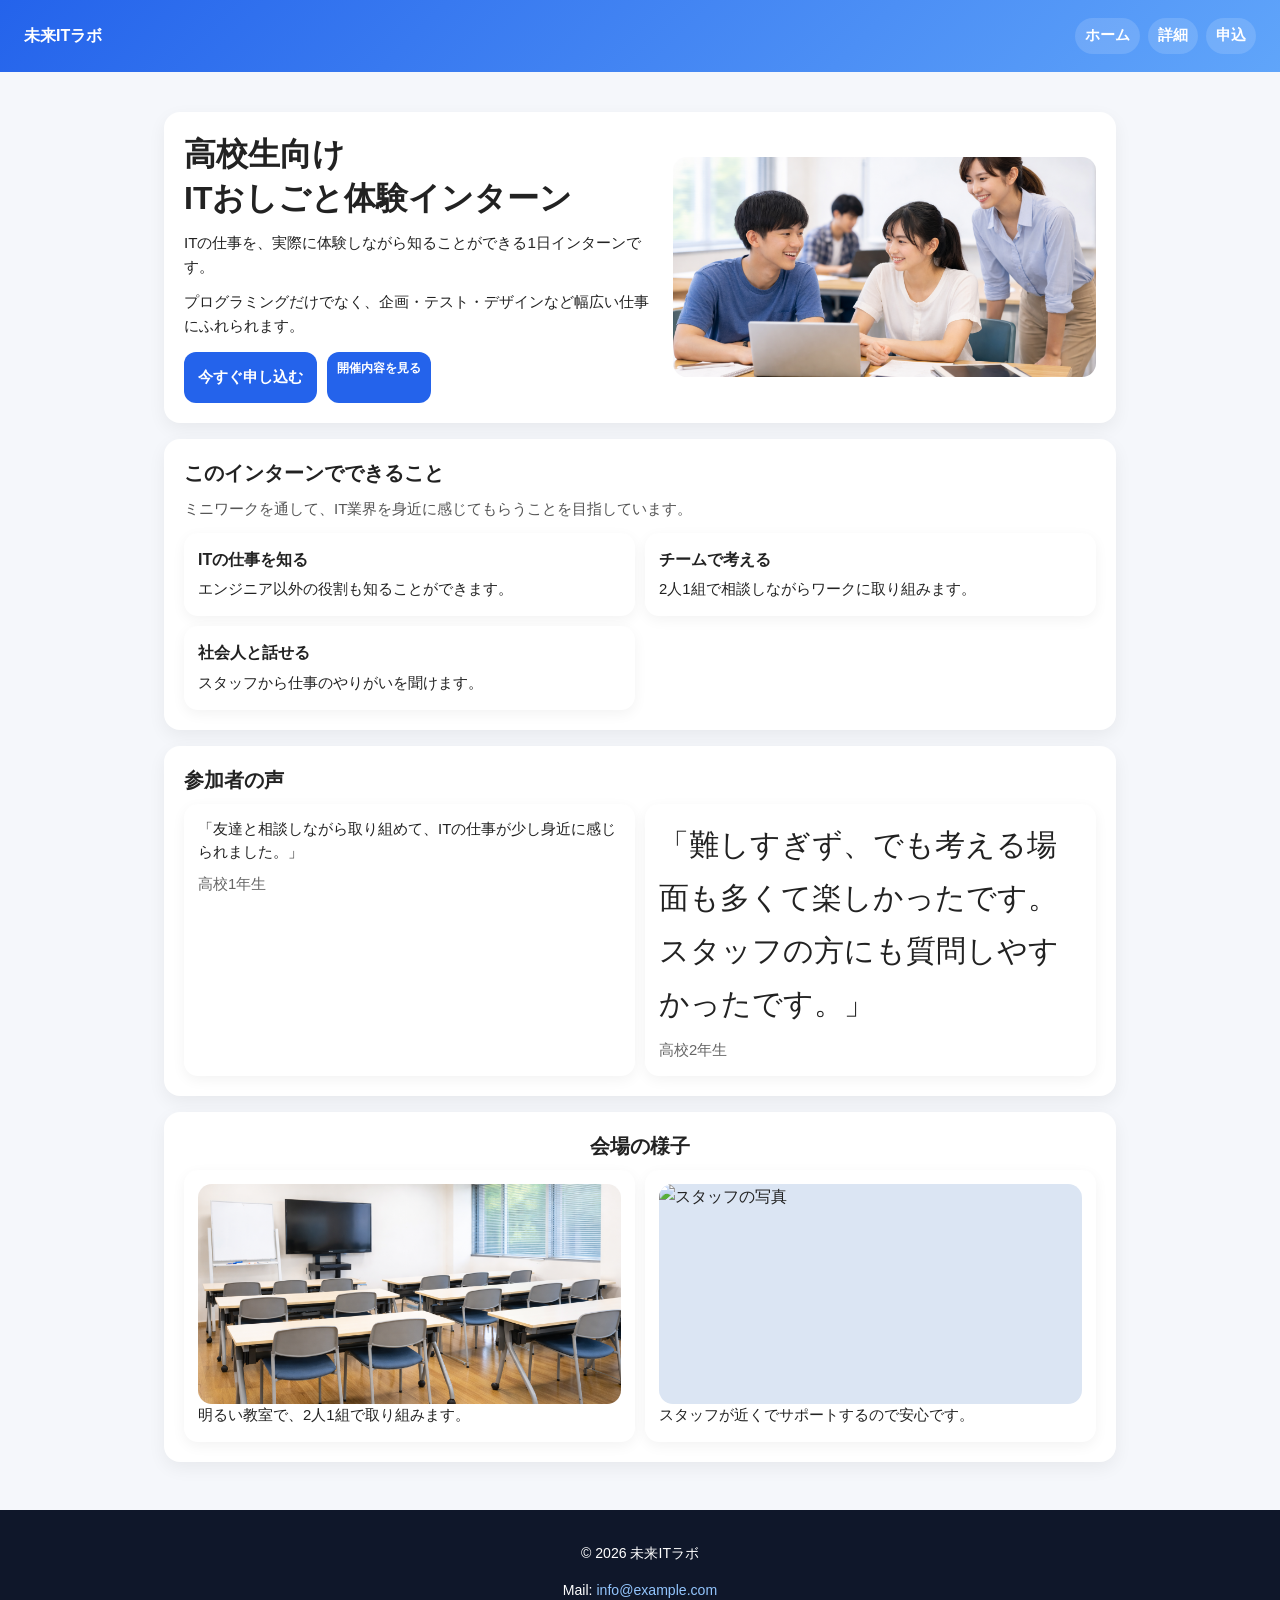
==== commit 30ded0cc: "携帯用に修正" ====
--- a/index.html
+++ b/index.html
@@ -4,7 +4,7 @@
   <meta charset="UTF-8" />
   <meta name="viewport" content="width=device-width, initial-scale=1.0" />
   <title>未来ITラボ 高校生向けインターン</title>
-  <link rel="stylesheet" href="style.css?v=3" />
+  <link rel="stylesheet" href="style.css?v=5" />
 </head>
 <body>
   <header>
@@ -26,8 +26,8 @@
         <p>プログラミングだけでなく、企画・テスト・デザインなど幅広い仕事にふれられます。</p>
 
         <div class="button-group">
-          <a class="btn btn-primary" href="entry.html">今すぐ申し込む</a>
-          <a class="btn btn-secondary btn-small" href="details.html">開催内容を見る</a>
+          <a class="btn" href="entry.html">今すぐ申し込む</a>
+          <a class="btn btn-small btn-disabled" href="details.html">開催内容を見る</a>
         </div>
       </div>
 
@@ -58,6 +58,7 @@
 
     <section class="panel">
       <h2 class="section-title">参加者の声</h2>
+
       <div class="card-list">
         <div class="card">
           <p>「友達と相談しながら取り組めて、ITの仕事が少し身近に感じられました。」</p>
--- a/style.css
+++ b/style.css
@@ -22,8 +22,12 @@
 
 a {
   color: inherit;
-}
-
+  text-decoration: none;
+}
+
+/* --------------------
+   Header
+-------------------- */
 header {
   background: linear-gradient(135deg, #2463eb, #60a5fa);
   color: white;
@@ -55,7 +59,6 @@
 
 nav a {
   display: inline-block;
-  text-decoration: none;
   font-weight: bold;
   font-size: 0.92rem;
   padding: 6px 10px;
@@ -63,6 +66,9 @@
   background: rgba(255, 255, 255, 0.14);
 }
 
+/* --------------------
+   Layout
+-------------------- */
 main {
   width: 100%;
   max-width: 720px;
@@ -82,6 +88,9 @@
   box-shadow: 0 6px 18px rgba(0, 0, 0, 0.06);
 }
 
+/* --------------------
+   Hero
+-------------------- */
 .hero {
   display: block;
 }
@@ -107,6 +116,9 @@
   margin-top: 14px;
 }
 
+/* --------------------
+   Buttons
+-------------------- */
 .button-group {
   display: flex;
   flex-direction: column;
@@ -114,31 +126,19 @@
   margin-top: 14px;
 }
 
-.btn {
+.btn,
+.submit-btn {
   display: block;
   width: 100%;
   text-align: center;
-  text-decoration: none;
   border: none;
   border-radius: 12px;
   padding: 13px 14px;
   font-weight: bold;
   font-size: 0.95rem;
-  cursor: pointer;
   background: #2463eb;
   color: white;
-}
-
-.btn-primary {
-  background: #2463eb;
-  color: white;
-}
-
-.btn-secondary {
-  background: #2463eb; /* 青で統一 */
-  color: white;
-  pointer-events: none; /* わざと押せない */
-  opacity: 1;
+  cursor: pointer;
 }
 
 .btn-small {
@@ -147,6 +147,13 @@
   font-size: 0.78rem;
 }
 
+.btn-disabled {
+  pointer-events: none; /* わざと押せない */
+}
+
+/* --------------------
+   Typography
+-------------------- */
 .section-title {
   font-size: 1.25rem;
   line-height: 1.4;
@@ -154,7 +161,7 @@
 }
 
 .center-title {
-  text-align: center;
+  text-align: center; /* わざとここだけ中央揃え */
 }
 
 .section-lead {
@@ -163,11 +170,19 @@
   font-size: 0.94rem;
 }
 
+.tiny-note {
+  margin-top: 10px;
+  color: #9aa3b2;
+  font-size: 0.9rem;
+}
+
+/* --------------------
+   Cards / Lists
+-------------------- */
 .card-list,
 .place-grid,
 .info-list,
-.form-grid,
-.link-cards {
+.form-grid {
   display: grid;
   grid-template-columns: 1fr;
   gap: 10px;
@@ -187,9 +202,8 @@
   font-weight: bold;
 }
 
-.card p,
-.info-value,
-.card small {
+.card p {
+  margin: 0;
   font-size: 0.93rem;
 }
 
@@ -197,11 +211,13 @@
   display: block;
   margin-top: 8px;
   color: #666;
-}
-
-.voice-large {
-  font-size: 1.5rem; /* 差がはっきり出るように修正 */
-  line-height: 1.7;
+  font-size: 0.93rem;
+}
+
+/* 参加者の声の2枚目だけ大きくする */
+.card p.voice-large-text {
+  font-size: 1.45rem !important;
+  line-height: 1.8 !important;
 }
 
 .info-label {
@@ -211,6 +227,13 @@
   margin-bottom: 4px;
 }
 
+.info-value {
+  font-size: 0.93rem;
+}
+
+/* --------------------
+   Notice
+-------------------- */
 .notice {
   margin-top: 12px;
   background: #fff7d6;
@@ -220,12 +243,9 @@
   font-size: 0.92rem;
 }
 
-.tiny-note {
-  margin-top: 10px;
-  color: #9aa3b2;
-  font-size: 0.9rem;
-}
-
+/* --------------------
+   Form
+-------------------- */
 .field {
   display: grid;
   gap: 6px;
@@ -254,19 +274,6 @@
   resize: none;
 }
 
-.submit-btn {
-  width: 100%;
-  margin-top: 14px;
-  border: none;
-  border-radius: 12px;
-  background: #2463eb;
-  color: white;
-  padding: 14px;
-  font-size: 1rem;
-  font-weight: bold;
-  cursor: pointer;
-}
-
 #result-message {
   margin-top: 12px;
   font-weight: bold;
@@ -274,41 +281,9 @@
   font-size: 0.95rem;
 }
 
-.link-card {
-  display: block;
-  text-decoration: none;
-  background: linear-gradient(180deg, #ffffff, #f8fbff);
-  border: 1px solid #dbe7ff;
-  border-radius: 16px;
-  padding: 16px 14px;
-  box-shadow: 0 6px 18px rgba(36, 99, 235, 0.08);
-  transition: transform 0.15s ease, box-shadow 0.15s ease;
-}
-
-.link-card:active {
-  transform: scale(0.98);
-}
-
-.link-card-title {
-  font-weight: bold;
-  font-size: 1rem;
-  color: #1d4ed8;
-  margin-bottom: 4px;
-}
-
-.link-card-text {
-  color: #475569;
-  font-size: 0.9rem;
-  line-height: 1.5;
-}
-
-.link-card-arrow {
-  margin-top: 10px;
-  font-size: 0.88rem;
-  color: #2563eb;
-  font-weight: bold;
-}
-
+/* --------------------
+   Footer
+-------------------- */
 .footer-link {
   color: #93c5fd;
 }
@@ -322,6 +297,9 @@
   font-size: 0.88rem;
 }
 
+/* --------------------
+   PC
+-------------------- */
 @media (min-width: 768px) {
   header {
     padding: 18px 24px;
@@ -369,7 +347,8 @@
     flex-wrap: wrap;
   }
 
-  .btn {
+  .btn,
+  .submit-btn {
     width: auto;
   }
 
@@ -378,8 +357,7 @@
   }
 
   .card-list,
-  .place-grid,
-  .link-cards {
+  .place-grid {
     grid-template-columns: 1fr 1fr;
   }
 
@@ -391,15 +369,8 @@
     grid-column: 1 / -1;
   }
 
-  .voice-large-text {
-    font-size: 1.5rem;
-    line-height: 1.8;
-  }
-
-  @media (min-width: 768px) {
-    .voice-large-text {
-      font-size: 1.9rem;
-      line-height: 1.8;
-    }
+  .card p.voice-large-text {
+    font-size: 1.85rem !important;
+    line-height: 1.8 !important;
   }
 }
